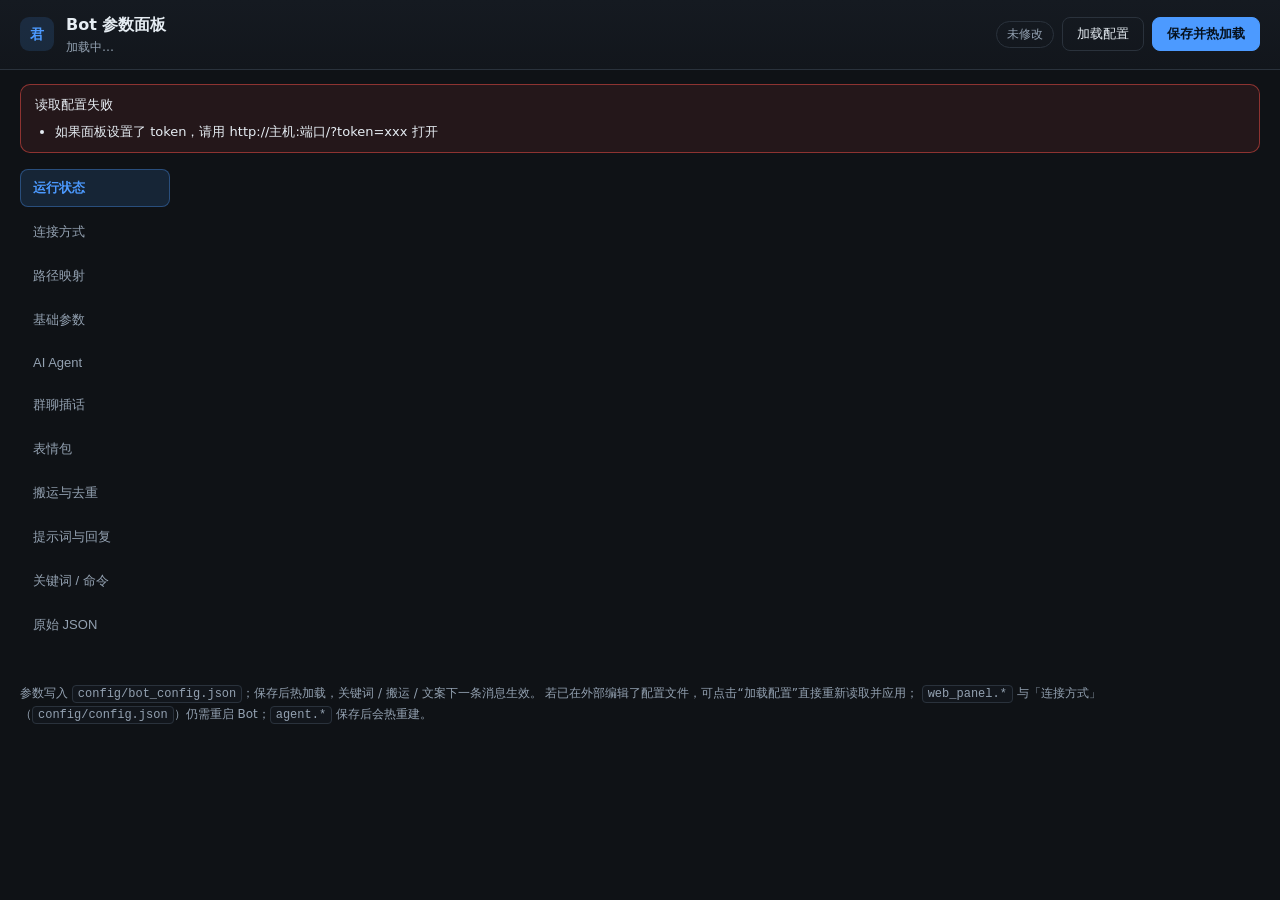
==== frontend/index.html @ 79872f41 "重写版：按职责拆分模块的君景 BOT 来源：Pyrin-Domain/JunJingBOT 的行为等价重写，算法/配置键名/去重库结构/面板 API 保持不变。 JM 下载能力来自 vendored " ====
<!doctype html>
<html lang="zh-CN">
<head>
  <meta charset="utf-8" />
  <meta name="viewport" content="width=device-width, initial-scale=1" />
  <title>君景 Bot 参数面板</title>
  <!-- 相对路径：由后端托管（/）和 python -m http.server（frontend/）都能直接打开 -->
  <link rel="stylesheet" href="assets/style.css" />
</head>
<body>
  <header class="topbar">
    <div class="brand">
      <span class="logo">君</span>
      <div class="brand-text">
        <h1>Bot 参数面板</h1>
        <div class="sub" id="configPath">加载中…</div>
      </div>
    </div>
    <div class="topbar-actions">
      <span class="state" id="stateBadge">未修改</span>
      <button class="btn ghost" id="btnReload" type="button">加载配置</button>
      <button class="btn primary" id="btnSave" type="button">保存并热加载</button>
    </div>
  </header>

  <div id="banner" class="banner hidden"></div>

  <div class="layout">
    <nav class="tabs" id="tabs"></nav>
    <main id="panels"></main>
  </div>

  <footer class="foot">
    参数写入 <code>config/bot_config.json</code>；保存后热加载，关键词 / 搬运 / 文案下一条消息生效。
    若已在外部编辑了配置文件，可点击“加载配置”直接重新读取并应用；
    <code>web_panel.*</code> 与「连接方式」（<code>config/config.json</code>）仍需重启 Bot；<code>agent.*</code> 保存后会热重建。
  </footer>

  <noscript>这个面板需要启用 JavaScript。</noscript>
  <script type="module" src="assets/js/app.js"></script>
</body>
</html>
---- frontend/assets/style.css ----
:root {
  --bg: #0f1216;
  --bg-soft: #161b22;
  --card: #1b2129;
  --line: #2a323c;
  --text: #e6edf3;
  --muted: #93a1b1;
  --accent: #4c9aff;
  --accent-soft: rgba(76, 154, 255, 0.14);
  --ok: #3fb950;
  --warn: #d29922;
  --err: #f85149;
  --radius: 10px;
}

* { box-sizing: border-box; }

body {
  margin: 0;
  background: var(--bg);
  color: var(--text);
  font: 14px/1.6 "Microsoft YaHei", "PingFang SC", system-ui, sans-serif;
}

/* ── 顶栏 ── */
.topbar {
  position: sticky;
  top: 0;
  z-index: 10;
  display: flex;
  align-items: center;
  justify-content: space-between;
  gap: 16px;
  flex-wrap: wrap;
  padding: 12px 20px;
  background: linear-gradient(180deg, #151a21, #12161c);
  border-bottom: 1px solid var(--line);
}
.brand { display: flex; align-items: center; gap: 12px; min-width: 0; }
.logo {
  width: 34px; height: 34px; flex: none;
  display: grid; place-items: center;
  border-radius: 9px;
  background: var(--accent-soft);
  color: var(--accent);
  font-weight: 700;
}
.brand-text { min-width: 0; }
.brand h1 { margin: 0; font-size: 16px; font-weight: 600; }
.brand .sub {
  color: var(--muted);
  font-size: 12px;
  white-space: nowrap; overflow: hidden; text-overflow: ellipsis;
  max-width: min(60vw, 640px);
}
.topbar-actions { display: flex; align-items: center; gap: 8px; }

.state {
  white-space: nowrap;
  font-size: 12px; color: var(--muted);
  border: 1px solid var(--line); border-radius: 999px; padding: 3px 10px;
}
.state.dirty { color: var(--warn); border-color: rgba(210, 153, 34, 0.5); }
.state.saved { color: var(--ok); border-color: rgba(63, 185, 80, 0.5); }

/* ── 按钮 ── */
.btn {
  border: 1px solid var(--line);
  background: #1e252e;
  color: var(--text);
  padding: 7px 14px;
  border-radius: 8px;
  cursor: pointer;
  font-size: 13px;
  transition: 0.15s;
}
.btn:hover { border-color: #3a4552; background: #232b35; }
.btn.primary { background: var(--accent); border-color: var(--accent); color: #06121f; font-weight: 600; }
.btn.primary:hover { background: #63a9ff; }
.btn.ghost { background: transparent; }
.btn.mini { padding: 3px 8px; font-size: 12px; }
.btn:disabled { opacity: 0.5; cursor: not-allowed; }

/* ── 提示条 ── */
.banner {
  margin: 14px 20px 0;
  padding: 10px 14px;
  border-radius: var(--radius);
  border: 1px solid var(--line);
  background: var(--bg-soft);
  white-space: pre-wrap;
  font-size: 13px;
}
.banner.ok { border-color: rgba(63, 185, 80, 0.5); background: rgba(63, 185, 80, 0.09); }
.banner.warn { border-color: rgba(210, 153, 34, 0.5); background: rgba(210, 153, 34, 0.09); }
.banner.err { border-color: rgba(248, 81, 73, 0.5); background: rgba(248, 81, 73, 0.09); }
.banner.hidden { display: none; }

/* 隐藏非当前页面（页面都留在 DOM 里，避免切标签丢表单内容） */
.hidden { display: none !important; }
.banner ul { margin: 6px 0 0; padding-left: 20px; }

/* ── 布局 ── */
.layout { display: flex; gap: 18px; padding: 16px 20px 40px; align-items: flex-start; }
.tabs { display: flex; flex-direction: column; gap: 6px; min-width: 150px; position: sticky; top: 74px; }
.tab {
  text-align: left;
  padding: 9px 12px;
  border-radius: 8px;
  border: 1px solid transparent;
  background: transparent;
  color: var(--muted);
  cursor: pointer;
  font-size: 13px;
}
.tab:hover { background: var(--bg-soft); color: var(--text); }
.tab.active { background: var(--accent-soft); color: var(--accent); border-color: rgba(76, 154, 255, 0.35); font-weight: 600; }
main { flex: 1; min-width: 0; display: flex; flex-direction: column; gap: 14px; }

/* ── 卡片 ── */
.card {
  background: var(--card);
  border: 1px solid var(--line);
  border-radius: var(--radius);
  padding: 16px 18px;
}
.card > h2 {
  margin: 0 0 4px;
  font-size: 14px;
  font-weight: 600;
}
.card > p.hint { margin: 0 0 14px; color: var(--muted); font-size: 12px; }

/* ── 表单 ── */
.grid { display: grid; grid-template-columns: repeat(auto-fit, minmax(280px, 1fr)); gap: 14px; }
.field { display: flex; flex-direction: column; gap: 5px; }
.field > label { font-size: 13px; color: #c6d2de; }
.field .hint { font-size: 12px; color: var(--muted); }
.field.full { grid-column: 1 / -1; }
input[type="text"], input[type="number"], input[type="password"], textarea, select {
  width: 100%;
  padding: 7px 10px;
  border-radius: 8px;
  border: 1px solid var(--line);
  background: #12161c;
  color: var(--text);
  font: inherit;
  font-size: 13px;
}
textarea { resize: vertical; min-height: 62px; font-family: Consolas, "Courier New", monospace; }
input:focus, textarea:focus, select:focus { outline: none; border-color: var(--accent); }
input[type="checkbox"] { width: 16px; height: 16px; accent-color: var(--accent); }
.switch { display: flex; align-items: center; gap: 8px; }
.switch input { flex: none; }
code, .mono { font-family: Consolas, "Courier New", monospace; font-size: 12px; }
code { background: #12161c; border: 1px solid var(--line); border-radius: 4px; padding: 1px 5px; }

/* ── 状态表 ── */
.kv { display: grid; grid-template-columns: minmax(140px, 220px) 1fr; gap: 6px 16px; font-size: 13px; }
.kv dt { color: var(--muted); }
.kv dd { margin: 0; word-break: break-all; }
.pill { display: inline-block; padding: 1px 9px; border-radius: 999px; font-size: 12px; border: 1px solid var(--line); }
.pill.on { color: var(--ok); border-color: rgba(63, 185, 80, 0.5); }
.pill.off { color: var(--muted); }
.pill.judge { color: #d2a8ff; border-color: rgba(210, 168, 255, 0.45); }
.pill.fallback { color: #e3b341; border-color: rgba(227, 179, 65, 0.45); }

table { width: 100%; border-collapse: collapse; font-size: 13px; }
th, td { text-align: left; padding: 6px 8px; border-bottom: 1px solid var(--line); }
th { color: var(--muted); font-weight: 500; font-size: 12px; }

/* ── 关键词规则 ── */
.rules { display: flex; flex-direction: column; gap: 10px; }
.rule {
  border: 1px solid var(--line);
  border-radius: var(--radius);
  padding: 10px 12px;
  background: #171d24;
}
.rule.hit { border-color: rgba(63, 185, 80, 0.6); box-shadow: 0 0 0 1px rgba(63, 185, 80, 0.2) inset; }
.rule.bad { border-color: rgba(248, 81, 73, 0.6); }
.rule-head { display: flex; gap: 8px; align-items: center; }
.rule-head .idx { color: var(--muted); font-size: 12px; min-width: 22px; }
.rule-head input.regex { flex: 1; font-family: Consolas, monospace; }
.rule-head select { width: 190px; flex: none; }
.rule-body { display: grid; grid-template-columns: 1fr; gap: 6px; margin-top: 8px; }
.rule-foot { display: flex; justify-content: space-between; align-items: center; margin-top: 6px; gap: 10px; }
.rule-tip { color: var(--muted); font-size: 12px; }
.rule-tip.bad { color: var(--err); }
.rule-tip.hit { color: var(--ok); }
.tester { display: flex; gap: 10px; align-items: center; margin-bottom: 12px; flex-wrap: wrap; }
.tester input { flex: 1; min-width: 200px; }

.foot { color: var(--muted); font-size: 12px; padding: 0 20px 30px; }
.row { display: flex; gap: 8px; align-items: center; flex-wrap: wrap; }

/* ── 多值参数（群号 / QQ 号）的表格编辑器 ── */
.list-editor { display: flex; flex-direction: column; gap: 6px; border: 1px solid var(--line); border-radius: 8px; padding: 8px; background: #14191f; }
.list-rows { display: flex; flex-direction: column; gap: 5px; }
.list-row { display: flex; gap: 8px; align-items: center; padding: 2px 0; }
.list-row .list-idx { flex: none; width: 22px; color: var(--muted); font-size: 12px; text-align: right; font-variant-numeric: tabular-nums; }
.list-row .list-input { flex: none; width: 180px; font-family: Consolas, "Courier New", monospace; }
.list-row .list-name { flex: 1 1 auto; min-width: 0; color: var(--muted); font-size: 12px; overflow: hidden; text-overflow: ellipsis; white-space: nowrap; }
.list-row .list-del { flex: none; margin-left: auto; }
.list-row.bad .list-input { border-color: rgba(210, 153, 34, 0.6); }
.list-row.bad .list-name { color: var(--warn); }
.list-actions { display: flex; gap: 8px; align-items: center; flex-wrap: wrap; }
.list-actions select.list-picker { max-width: 320px; }
.list-status { color: var(--muted); font-size: 12px; }
.list-status.warn { color: var(--warn); }
.list-batch { display: flex; flex-direction: column; gap: 6px; }
.list-batch textarea { font-family: Consolas, "Courier New", monospace; }

/* ── 路径映射：一条规则 = from → to + 备注 ── */
.path-rule { display: flex; gap: 8px; align-items: center; flex-wrap: wrap; padding: 3px 0; }
.path-rule .list-input { flex: 1 1 220px; width: auto; font-family: Consolas, "Courier New", monospace; }
.path-rule .path-note { flex: 1 1 140px; font-family: inherit; }
.path-rule .path-arrow { flex: none; color: var(--muted); }
.path-rule .list-del { flex: none; margin-left: auto; }

/* ── 对象列表：每个对象带自己的子参数（机器人 QQ + 生效范围 + 群号列表） ── */
.obj-rows { display: flex; flex-direction: column; gap: 8px; }
.obj-card {
  display: flex; flex-direction: column; gap: 8px;
  border: 1px solid var(--line); border-radius: 8px;
  padding: 8px 10px; background: #171d24;
}
.obj-card.bad { border-color: rgba(210, 153, 34, 0.6); }
.obj-head { display: flex; gap: 8px; align-items: center; flex-wrap: wrap; }
.obj-head .obj-label { color: var(--muted); font-size: 12px; }
.obj-head .obj-id { width: 170px; font-family: Consolas, "Courier New", monospace; }
.obj-body select.obj-type { max-width: 260px; }
.obj-head .list-del { margin-left: auto; }
.obj-body { display: flex; flex-direction: column; gap: 8px; }
.obj-body .obj-sub { display: flex; flex-direction: column; gap: 4px; }
.obj-sub-label { color: var(--muted); font-size: 12px; }
/* 对象卡片里的自由文本（昵称 / 追加消息内容） */
.obj-body .obj-text { width: 100%; }
.obj-body input.obj-text { font-family: inherit; }
.obj-body .list-editor { background: #12161c; }

/* ── AI 模型接入 ── */
.section-head { display: flex; align-items: flex-start; justify-content: space-between; gap: 18px; margin-bottom: 14px; }
.section-head.compact { align-items: center; margin-bottom: 10px; }
.section-head h2 { margin-bottom: 2px; }
.section-head .hint { margin: 0; color: var(--muted); font-size: 12px; }
.section-head .field { min-width: 150px; }

/* 当前生效的一条，一排摘要 */
.agent-live {
  display: flex; align-items: center; gap: 10px; flex-wrap: wrap;
  padding: 9px 12px; border: 1px solid var(--line); border-radius: 8px;
  background: #14191f; font-size: 12px;
}
.agent-live-label { color: var(--muted); }
.agent-live-model { color: var(--accent); font-weight: 600; }
.agent-live-url { color: var(--muted); word-break: break-all; }

/* 配置目录：卡片网格，点卡片进入详情 */
.model-grid { display: grid; grid-template-columns: repeat(auto-fill, minmax(220px, 1fr)); gap: 10px; }
.model-tile {
  display: flex; flex-direction: column; gap: 4px; min-width: 0;
  padding: 11px 12px; border: 1px solid var(--line); border-radius: 10px;
  background: #171d24; color: var(--text); font: inherit; text-align: left;
  cursor: pointer; transition: 0.15s;
}
.model-tile:hover { border-color: #465466; transform: translateY(-1px); }
.model-tile:focus-visible { outline: 2px solid var(--accent); outline-offset: 1px; }
.model-tile.active {
  border-color: rgba(76, 154, 255, 0.75); background: var(--accent-soft);
  box-shadow: 0 0 0 1px rgba(76, 154, 255, 0.18) inset;
}
.model-tile-top { display: flex; align-items: center; gap: 6px; min-width: 0; }
.model-tile-idx {
  display: grid; place-items: center; flex: none; width: 20px; height: 20px;
  border-radius: 6px; background: #222a34; color: var(--muted);
  font-size: 11px; font-variant-numeric: tabular-nums;
}
.model-tile.active .model-tile-idx { background: rgba(76, 154, 255, 0.2); color: var(--accent); }
.model-tile-name { flex: 1 1 auto; min-width: 0; font-size: 13px; font-weight: 600; overflow: hidden; text-overflow: ellipsis; white-space: nowrap; }
.model-tile-name.unnamed { color: var(--muted); font-weight: 500; }
.model-tile-model {
  color: var(--text); font-size: 12px; font-family: Consolas, "Courier New", monospace;
  overflow: hidden; text-overflow: ellipsis; white-space: nowrap;
}
.model-tile-url { color: var(--muted); font-size: 11px; overflow: hidden; text-overflow: ellipsis; white-space: nowrap; }
.model-tile-foot { display: flex; align-items: center; justify-content: space-between; gap: 8px; margin-top: 2px; color: var(--muted); font-size: 11px; }
.model-tile-meta { min-width: 0; overflow: hidden; text-overflow: ellipsis; white-space: nowrap; }
.model-tile-enter { flex: none; color: var(--accent); opacity: 0; transition: 0.15s; }
.model-tile:hover .model-tile-enter, .model-tile.active .model-tile-enter { opacity: 1; }

/* 分级模型：判断器 + 429 降级链 */
.routing-block { display: flex; flex-direction: column; gap: 8px; padding: 10px 0; border-top: 1px solid var(--line); }
.routing-block:first-of-type { border-top: none; padding-top: 0; }
.routing-label { display: flex; flex-direction: column; gap: 2px; }
.routing-block select { width: 100%; max-width: 520px; }
.routing-chain {
  padding: 7px 10px; border: 1px solid var(--line); border-radius: 8px;
  background: #171d24; color: var(--text); font-size: 12px;
  overflow-wrap: anywhere;
}
.routing-row { display: flex; align-items: center; gap: 6px; flex-wrap: wrap; }
.routing-row select { flex: 1 1 260px; max-width: 520px; }
.routing-order {
  display: grid; place-items: center; flex: none; width: 20px; height: 20px;
  border-radius: 6px; background: #222a34; color: var(--muted);
  font-size: 11px; font-variant-numeric: tabular-nums;
}
.model-tile.add {
  align-items: center; justify-content: center; gap: 2px;
  border-style: dashed; background: transparent; color: var(--muted); text-align: center;
}
.model-tile.add:hover { color: var(--accent); border-color: rgba(76, 154, 255, 0.5); }
.model-tile-plus { font-size: 20px; line-height: 1; }
.model-tile-add-text { font-size: 13px; }
.model-tile-add-hint { font-size: 11px; }

/* 配置详情 */
.model-detail { display: flex; flex-direction: column; gap: 12px; }
.model-detail-head { display: flex; align-items: center; gap: 10px; flex-wrap: wrap; padding-bottom: 10px; border-bottom: 1px solid var(--line); }
.model-back { flex: none; }
.model-detail-title { display: flex; flex-direction: column; min-width: 0; }
.model-detail-name { font-size: 14px; font-weight: 600; overflow: hidden; text-overflow: ellipsis; white-space: nowrap; }
.model-detail-title .hint { margin: 0; color: var(--muted); font-size: 11px; }
.model-detail-head-actions { display: flex; gap: 8px; margin-left: auto; }
.model-detail-foot { display: flex; flex-direction: column; gap: 8px; }
.model-detail-actions { display: flex; gap: 8px; flex-wrap: wrap; }
.model-detail-foot .hint { margin: 0; font-size: 12px; }
.btn.danger { color: var(--err); border-color: rgba(248, 81, 73, 0.35); }
.btn.danger:hover { border-color: rgba(248, 81, 73, 0.7); background: rgba(248, 81, 73, 0.1); }

.model-body { display: grid; grid-template-columns: repeat(2, minmax(0, 1fr)); gap: 8px 14px; }
.model-field { display: flex; flex-direction: column; gap: 3px; min-width: 0; }
.model-field.wide { grid-column: 1 / -1; }
.model-field-label { color: var(--muted); font-size: 12px; }
.model-field-hint { color: var(--muted); font-size: 11px; }
.model-empty {
  display: flex; flex-direction: column; gap: 6px;
  border: 1px dashed var(--line); border-radius: 10px; padding: 12px;
}
.model-empty .hint { margin: 0; }
.model-empty .model-tile.add {
  flex-direction: row; align-self: flex-start; padding: 6px 12px;
  border-style: solid; border-radius: 8px;
}
.model-empty .model-tile-add-hint { display: none; }

.secret-row { display: flex; gap: 8px; }
.secret-row input { min-width: 0; flex: 1; }
.secret-toggle { flex: none; padding: 0 11px; border: 1px solid var(--line); border-radius: 8px; background: #1e252e; color: var(--muted); cursor: pointer; }
.secret-toggle:hover { color: var(--text); border-color: #465466; }
.range-head { display: flex; align-items: center; justify-content: space-between; gap: 12px; }
.range-head input { width: 92px; flex: none; text-align: center; }
.temp-range { margin-top: 8px; }
.range-labels { display: flex; justify-content: space-between; color: var(--muted); font-size: 11px; }
.summary-grid { display: grid; grid-template-columns: repeat(auto-fit, minmax(180px, 1fr)); gap: 8px; }
.summary-item { display: flex; flex-direction: column; gap: 3px; padding: 9px 10px; border: 1px solid var(--line); border-radius: 8px; background: #171d24; min-width: 0; }
.summary-label { color: var(--muted); font-size: 11px; }
.summary-value { overflow: hidden; color: var(--text); font-size: 12px; text-overflow: ellipsis; white-space: nowrap; }
.summary-value.on { color: var(--ok); }

@media (max-width: 820px) {
  .section-head { flex-direction: column; }
  .model-body { grid-template-columns: 1fr; }
  .model-grid { grid-template-columns: 1fr; }
  .section-head .field { width: 100%; }
  .layout { flex-direction: column; }
  .tabs { flex-direction: row; position: static; overflow-x: auto; width: 100%; }
  .rule-head { flex-wrap: wrap; }
  .rule-head select { width: 100%; }
}
input[type="range"] {
  width: 100%; padding: 0; border: 0; background: transparent; accent-color: var(--accent);
}
input[type="checkbox"] { width: 16px; height: 16px; accent-color: var(--accent); }
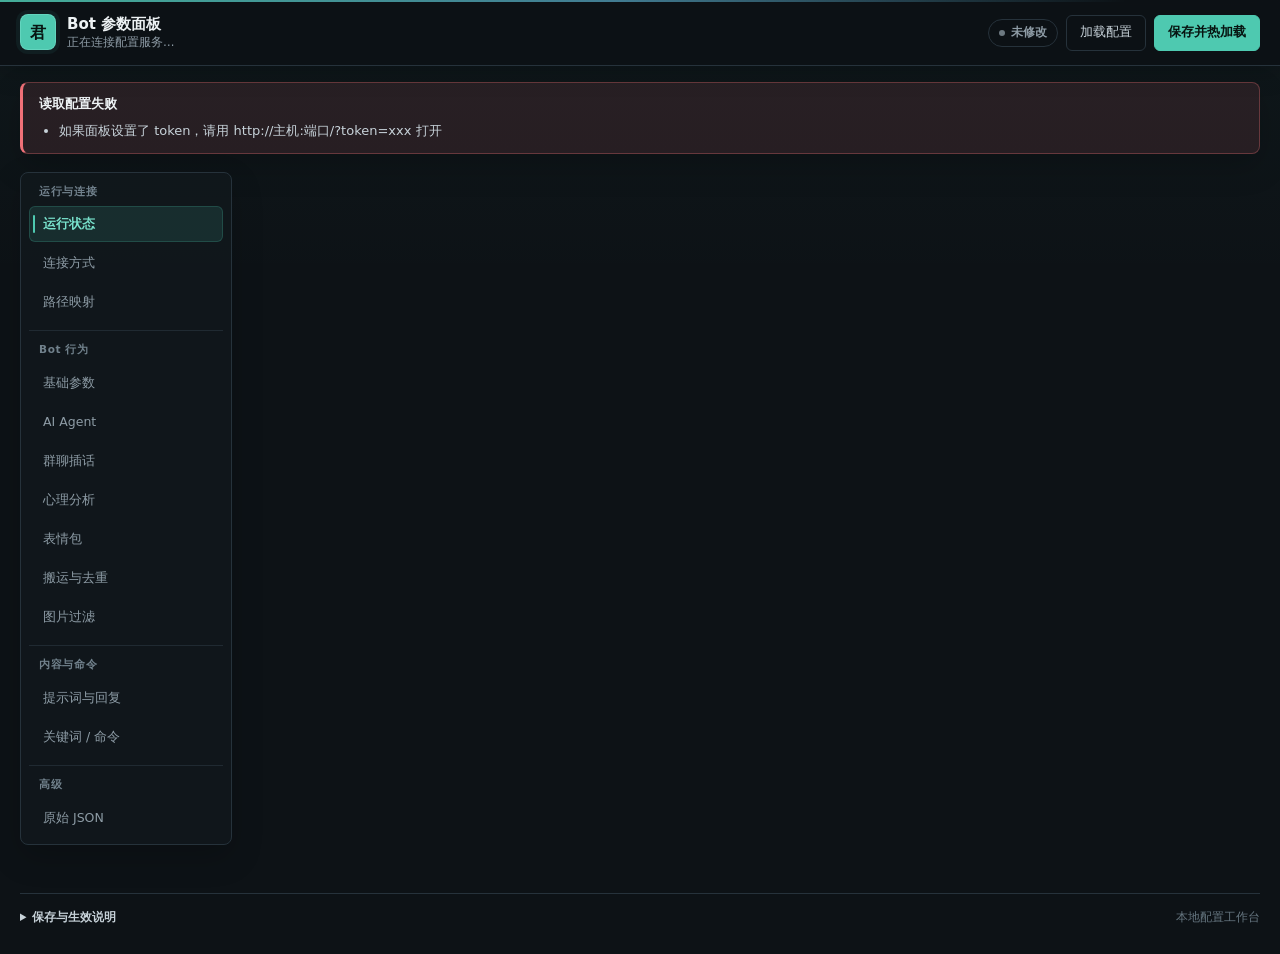
==== commit 784aed54: "功能扩展：转发去重分级、图片过滤门、多轮留存与心理状态 - 合并转发：bot/services/forward.py 拆成 forward/ 包，新增按图片本体   去重（blake2b 字节指纹 +" ====
--- a/frontend/index.html
+++ b/frontend/index.html
@@ -3,37 +3,53 @@
 <head>
   <meta charset="utf-8" />
   <meta name="viewport" content="width=device-width, initial-scale=1" />
+  <meta name="referrer" content="no-referrer" />
+  <meta name="theme-color" content="#0d1317" />
   <title>君景 Bot 参数面板</title>
   <!-- 相对路径：由后端托管（/）和 python -m http.server（frontend/）都能直接打开 -->
   <link rel="stylesheet" href="assets/style.css" />
 </head>
 <body>
+  <a class="skip-link" href="#panels">跳到配置内容</a>
   <header class="topbar">
-    <div class="brand">
-      <span class="logo">君</span>
-      <div class="brand-text">
-        <h1>Bot 参数面板</h1>
-        <div class="sub" id="configPath">加载中…</div>
+    <div class="topbar-inner">
+      <div class="brand">
+        <span class="logo" aria-hidden="true">君</span>
+        <div class="brand-text">
+          <h1>Bot 参数面板</h1>
+          <div class="sub" id="configPath">正在连接配置服务…</div>
+        </div>
       </div>
-    </div>
-    <div class="topbar-actions">
-      <span class="state" id="stateBadge">未修改</span>
-      <button class="btn ghost" id="btnReload" type="button">加载配置</button>
-      <button class="btn primary" id="btnSave" type="button">保存并热加载</button>
+      <div class="topbar-actions">
+        <span class="state" id="stateBadge" role="status" aria-live="polite">未修改</span>
+        <button class="btn ghost" id="btnReload" type="button">加载配置</button>
+        <button class="btn primary" id="btnSave" type="button">保存并热加载</button>
+      </div>
     </div>
   </header>
 
-  <div id="banner" class="banner hidden"></div>
+  <div id="banner" class="banner hidden" role="status" aria-live="polite"></div>
 
   <div class="layout">
-    <nav class="tabs" id="tabs"></nav>
-    <main id="panels"></main>
+    <aside class="sidebar" aria-label="参数面板导航">
+      <nav class="tabs" id="tabs" aria-label="配置分类"></nav>
+    </aside>
+    <main id="panels" tabindex="-1"></main>
   </div>
 
   <footer class="foot">
-    参数写入 <code>config/bot_config.json</code>；保存后热加载，关键词 / 搬运 / 文案下一条消息生效。
-    若已在外部编辑了配置文件，可点击“加载配置”直接重新读取并应用；
-    <code>web_panel.*</code> 与「连接方式」（<code>config/config.json</code>）仍需重启 Bot；<code>agent.*</code> 保存后会热重建。
+    <div class="foot-inner">
+      <details>
+        <summary>保存与生效说明</summary>
+        <div class="foot-copy">
+          参数写入 <code>config/bot_config.json</code>。保存后，关键词、搬运和文案会在下一条消息生效；
+          外部修改过配置文件时，可使用顶部“加载配置”重新读取。
+          <code>web_panel.*</code> 与“连接方式”（<code>config/config.json</code>）仍需重启 Bot；
+          <code>agent.*</code> 保存后会热重建。
+        </div>
+      </details>
+      <span class="foot-mark">本地配置工作台</span>
+    </div>
   </footer>
 
   <noscript>这个面板需要启用 JavaScript。</noscript>
--- a/frontend/assets/style.css
+++ b/frontend/assets/style.css
@@ -1,375 +1,2069 @@
 :root {
-  --bg: #0f1216;
-  --bg-soft: #161b22;
-  --card: #1b2129;
-  --line: #2a323c;
-  --text: #e6edf3;
-  --muted: #93a1b1;
-  --accent: #4c9aff;
-  --accent-soft: rgba(76, 154, 255, 0.14);
-  --ok: #3fb950;
-  --warn: #d29922;
-  --err: #f85149;
-  --radius: 10px;
-}
-
-* { box-sizing: border-box; }
+  color-scheme: dark;
+  --bg: #0d1216;
+  --bg-soft: #141b21;
+  --surface: #11181d;
+  --surface-raised: #171f26;
+  --surface-control: #0d1419;
+  --line: #26323b;
+  --line-strong: #394853;
+  --text: #edf2f4;
+  --text-soft: #c7d2d9;
+  --muted: #8e9ca6;
+  --accent: #4ec9b0;
+  --accent-bright: #79e2cd;
+  --accent-soft: rgba(78, 201, 176, 0.13);
+  --accent-line: rgba(78, 201, 176, 0.42);
+  --ok: #57c785;
+  --ok-soft: rgba(87, 199, 133, 0.11);
+  --warn: #e2b457;
+  --warn-soft: rgba(226, 180, 87, 0.11);
+  --err: #f07178;
+  --err-soft: rgba(240, 113, 120, 0.11);
+  --judge: #b0a4f6;
+  --fallback: #e7a95e;
+  --radius: 8px;
+  --radius-sm: 6px;
+  --shadow: 0 12px 32px rgba(0, 0, 0, 0.18);
+  --topbar-h: 65px;
+}
+
+* {
+  box-sizing: border-box;
+}
+
+html {
+  min-width: 320px;
+  scroll-behavior: smooth;
+}
 
 body {
+  min-width: 320px;
+  min-height: 100vh;
   margin: 0;
-  background: var(--bg);
+  background:
+    linear-gradient(180deg, rgba(78, 201, 176, 0.035), transparent 280px),
+    var(--bg);
   color: var(--text);
   font: 14px/1.6 "Microsoft YaHei", "PingFang SC", system-ui, sans-serif;
-}
-
-/* ── 顶栏 ── */
+  text-rendering: optimizeLegibility;
+}
+
+button,
+input,
+textarea,
+select {
+  font: inherit;
+}
+
+button {
+  -webkit-tap-highlight-color: transparent;
+}
+
+::selection {
+  background: rgba(78, 201, 176, 0.28);
+  color: var(--text);
+}
+
+.hidden {
+  display: none !important;
+}
+
+.skip-link {
+  position: fixed;
+  top: 10px;
+  left: 10px;
+  z-index: 100;
+  padding: 8px 12px;
+  border-radius: var(--radius-sm);
+  background: var(--accent);
+  color: #071411;
+  font-weight: 700;
+  text-decoration: none;
+  transform: translateY(-160%);
+  transition: transform 0.15s ease;
+}
+
+.skip-link:focus {
+  transform: translateY(0);
+}
+
+/* Top bar */
 .topbar {
   position: sticky;
   top: 0;
-  z-index: 10;
-  display: flex;
-  align-items: center;
+  z-index: 20;
+  min-height: var(--topbar-h);
+  background: rgba(13, 18, 22, 0.94);
+  border-bottom: 1px solid var(--line);
+  box-shadow: 0 8px 24px rgba(0, 0, 0, 0.16);
+  backdrop-filter: blur(14px);
+}
+
+.topbar::before {
+  position: absolute;
+  top: 0;
+  right: 0;
+  left: 0;
+  height: 2px;
+  background: linear-gradient(90deg, var(--accent), #4b8fa8 48%, transparent 88%);
+  content: "";
+  opacity: 0.85;
+}
+
+.topbar-inner {
+  display: flex;
+  align-items: center;
+  justify-content: space-between;
+  gap: 20px;
+  width: min(1480px, calc(100% - 40px));
+  min-height: var(--topbar-h);
+  margin: 0 auto;
+  padding: 10px 0;
+}
+
+.brand {
+  display: flex;
+  align-items: center;
+  gap: 11px;
+  min-width: 0;
+}
+
+.logo {
+  display: grid;
+  place-items: center;
+  flex: none;
+  width: 36px;
+  height: 36px;
+  border: 1px solid rgba(121, 226, 205, 0.5);
+  border-radius: var(--radius);
+  background: var(--accent);
+  color: #071411;
+  font-size: 16px;
+  font-weight: 800;
+  box-shadow: 0 0 0 4px rgba(78, 201, 176, 0.07);
+}
+
+.brand-text {
+  min-width: 0;
+}
+
+.brand h1 {
+  margin: 0;
+  font-size: 15px;
+  font-weight: 700;
+  line-height: 1.35;
+}
+
+.brand .sub {
+  max-width: min(66vw, 800px);
+  overflow: hidden;
+  color: var(--muted);
+  font-size: 11.5px;
+  line-height: 1.45;
+  text-overflow: ellipsis;
+  white-space: nowrap;
+}
+
+.topbar-actions {
+  display: flex;
+  align-items: center;
+  gap: 8px;
+  flex: none;
+}
+
+.state {
+  display: inline-flex;
+  align-items: center;
+  gap: 6px;
+  min-height: 28px;
+  padding: 3px 10px;
+  border: 1px solid var(--line);
+  border-radius: 999px;
+  color: var(--muted);
+  font-size: 11.5px;
+  font-weight: 600;
+  white-space: nowrap;
+}
+
+.state::before {
+  width: 6px;
+  height: 6px;
+  border-radius: 50%;
+  background: currentColor;
+  content: "";
+  opacity: 0.75;
+}
+
+.state.dirty {
+  border-color: rgba(226, 180, 87, 0.45);
+  background: var(--warn-soft);
+  color: var(--warn);
+}
+
+.state.saved {
+  border-color: rgba(87, 199, 133, 0.45);
+  background: var(--ok-soft);
+  color: var(--ok);
+}
+
+/* Buttons and focus */
+.btn {
+  display: inline-flex;
+  align-items: center;
+  justify-content: center;
+  min-height: 36px;
+  padding: 7px 13px;
+  border: 1px solid var(--line-strong);
+  border-radius: var(--radius-sm);
+  background: var(--surface-raised);
+  color: var(--text);
+  font-size: 13px;
+  font-weight: 500;
+  line-height: 1.25;
+  white-space: nowrap;
+  cursor: pointer;
+  transition:
+    background-color 0.15s ease,
+    border-color 0.15s ease,
+    color 0.15s ease,
+    transform 0.1s ease;
+}
+
+.btn:hover {
+  border-color: #526471;
+  background: #1c262e;
+}
+
+.btn:active:not(:disabled) {
+  transform: translateY(1px);
+}
+
+.btn.primary {
+  border-color: var(--accent);
+  background: var(--accent);
+  color: #071411;
+  font-weight: 700;
+}
+
+.btn.primary:hover {
+  border-color: var(--accent-bright);
+  background: var(--accent-bright);
+}
+
+.btn.ghost {
+  border-color: var(--line);
+  background: transparent;
+  color: var(--text-soft);
+}
+
+.btn.ghost:hover {
+  background: var(--bg-soft);
+}
+
+.btn.mini {
+  min-height: 30px;
+  padding: 4px 9px;
+  font-size: 12px;
+}
+
+.btn.danger {
+  border-color: rgba(240, 113, 120, 0.36);
+  color: var(--err);
+}
+
+.btn.danger:hover {
+  border-color: rgba(240, 113, 120, 0.72);
+  background: var(--err-soft);
+}
+
+.btn:disabled {
+  cursor: not-allowed;
+  opacity: 0.46;
+}
+
+.btn[aria-busy="true"] {
+  cursor: progress;
+}
+
+.btn:focus-visible,
+.tab:focus-visible,
+.subtab:focus-visible,
+.secret-toggle:focus-visible,
+.model-tile:focus-visible,
+.skip-link:focus-visible {
+  outline: 2px solid var(--accent);
+  outline-offset: 2px;
+}
+
+/* Banner */
+.banner {
+  width: min(1480px, calc(100% - 40px));
+  margin: 16px auto 0;
+  padding: 11px 14px 11px 16px;
+  overflow-wrap: anywhere;
+  border: 1px solid var(--line);
+  border-left: 3px solid var(--muted);
+  border-radius: var(--radius);
+  background: var(--surface-raised);
+  box-shadow: var(--shadow);
+  font-size: 13px;
+}
+
+.banner-title {
+  font-weight: 700;
+}
+
+.banner.ok {
+  border-color: rgba(87, 199, 133, 0.3);
+  border-left-color: var(--ok);
+  background: var(--ok-soft);
+}
+
+.banner.warn {
+  border-color: rgba(226, 180, 87, 0.3);
+  border-left-color: var(--warn);
+  background: var(--warn-soft);
+}
+
+.banner.err {
+  border-color: rgba(240, 113, 120, 0.32);
+  border-left-color: var(--err);
+  background: var(--err-soft);
+}
+
+.banner ul {
+  margin: 6px 0 0;
+  padding-left: 20px;
+  color: var(--text-soft);
+}
+
+/* Layout and navigation */
+.layout {
+  display: grid;
+  grid-template-columns: 212px minmax(0, 1fr);
+  align-items: start;
+  gap: 24px;
+  width: min(1480px, calc(100% - 40px));
+  margin: 0 auto;
+  padding: 18px 0 48px;
+}
+
+.sidebar {
+  position: sticky;
+  top: calc(var(--topbar-h) + 16px);
+  max-height: calc(100vh - var(--topbar-h) - 32px);
+  padding: 8px;
+  overflow-y: auto;
+  border: 1px solid var(--line);
+  border-radius: var(--radius);
+  background: rgba(17, 24, 29, 0.84);
+  box-shadow: var(--shadow);
+}
+
+.tabs {
+  display: flex;
+  flex-direction: column;
+  gap: 10px;
+}
+
+.tab-group {
+  display: flex;
+  flex-direction: column;
+  gap: 3px;
+}
+
+.tab-group + .tab-group {
+  padding-top: 8px;
+  border-top: 1px solid rgba(38, 50, 59, 0.75);
+}
+
+.tab-group-label {
+  padding: 2px 10px 4px;
+  color: #71818c;
+  font-size: 10.5px;
+  font-weight: 700;
+  letter-spacing: 0.06em;
+}
+
+.tab {
+  position: relative;
+  width: 100%;
+  min-height: 36px;
+  padding: 7px 10px 7px 13px;
+  overflow: hidden;
+  border: 1px solid transparent;
+  border-radius: var(--radius-sm);
+  background: transparent;
+  color: var(--muted);
+  font-size: 12.5px;
+  text-align: left;
+  text-overflow: ellipsis;
+  white-space: nowrap;
+  cursor: pointer;
+  transition:
+    background-color 0.15s ease,
+    border-color 0.15s ease,
+    color 0.15s ease;
+}
+
+.tab::before {
+  position: absolute;
+  top: 8px;
+  bottom: 8px;
+  left: 3px;
+  width: 2px;
+  border-radius: 2px;
+  background: transparent;
+  content: "";
+}
+
+.tab:hover {
+  background: var(--bg-soft);
+  color: var(--text);
+}
+
+.tab.active {
+  border-color: rgba(78, 201, 176, 0.2);
+  background: var(--accent-soft);
+  color: var(--accent-bright);
+  font-weight: 700;
+}
+
+.tab.active::before {
+  background: var(--accent);
+}
+
+main {
+  min-width: 0;
+}
+
+.page {
+  display: flex;
+  flex-direction: column;
+  gap: 16px;
+  min-width: 0;
+  animation: page-enter 0.18s ease-out;
+}
+
+@keyframes page-enter {
+  from {
+    opacity: 0;
+    transform: translateY(3px);
+  }
+  to {
+    opacity: 1;
+    transform: translateY(0);
+  }
+}
+
+/* Cards */
+.card {
+  min-width: 0;
+  padding: 18px 20px;
+  border: 1px solid var(--line);
+  border-radius: var(--radius);
+  background: var(--surface);
+  box-shadow: 0 1px 0 rgba(255, 255, 255, 0.018) inset;
+}
+
+.card > h2,
+.section-head h2 {
+  display: flex;
+  align-items: center;
+  gap: 8px;
+  margin: 0 0 5px;
+  color: var(--text);
+  font-size: 14px;
+  font-weight: 700;
+  line-height: 1.4;
+}
+
+.card > h2::before,
+.section-head h2::before {
+  flex: none;
+  width: 3px;
+  height: 14px;
+  border-radius: 2px;
+  background: var(--accent);
+  content: "";
+}
+
+.card > p.hint {
+  margin: 0 0 15px;
+  color: var(--muted);
+  font-size: 12px;
+}
+
+.hint {
+  color: var(--muted);
+  font-size: 12px;
+  line-height: 1.65;
+}
+
+.section-head {
+  display: flex;
+  align-items: flex-start;
+  justify-content: space-between;
+  gap: 18px;
+  margin-bottom: 14px;
+}
+
+.section-head.compact {
+  align-items: center;
+  margin-bottom: 11px;
+}
+
+.section-head .hint {
+  margin: 0;
+}
+
+.section-head .field {
+  min-width: 150px;
+}
+
+/* Inner tabs */
+.subtabs-shell {
+  min-width: 0;
+}
+
+.subtabs {
+  display: flex;
+  gap: 3px;
+  margin: 0 0 16px;
+  padding: 4px;
+  overflow-x: auto;
+  border: 1px solid var(--line);
+  border-radius: var(--radius);
+  background: var(--surface);
+  scrollbar-width: thin;
+}
+
+.subtab {
+  flex: none;
+  min-height: 31px;
+  padding: 5px 12px;
+  border: 1px solid transparent;
+  border-radius: var(--radius-sm);
+  background: transparent;
+  color: var(--muted);
+  font-size: 12px;
+  cursor: pointer;
+  transition:
+    background-color 0.15s ease,
+    color 0.15s ease;
+}
+
+.subtab:hover {
+  background: var(--bg-soft);
+  color: var(--text);
+}
+
+.subtab.active {
+  border-color: var(--line);
+  background: var(--surface-raised);
+  color: var(--accent-bright);
+  font-weight: 700;
+}
+
+.subpage {
+  display: flex;
+  flex-direction: column;
+  gap: 14px;
+}
+
+/* Forms */
+.grid {
+  display: grid;
+  grid-template-columns: repeat(auto-fit, minmax(260px, 1fr));
+  gap: 15px;
+}
+
+.field {
+  display: flex;
+  flex-direction: column;
+  gap: 6px;
+  min-width: 0;
+}
+
+.field > label {
+  color: var(--text-soft);
+  font-size: 12.5px;
+  font-weight: 600;
+}
+
+.field .hint {
+  font-size: 11.5px;
+}
+
+.field.full {
+  grid-column: 1 / -1;
+}
+
+input[type="text"],
+input[type="number"],
+input[type="password"],
+textarea,
+select {
+  width: 100%;
+  min-height: 38px;
+  padding: 7px 10px;
+  border: 1px solid var(--line-strong);
+  border-radius: var(--radius-sm);
+  background: var(--surface-control);
+  color: var(--text);
+  font-size: 13px;
+  line-height: 1.45;
+  transition:
+    border-color 0.15s ease,
+    box-shadow 0.15s ease,
+    background-color 0.15s ease;
+}
+
+input::placeholder,
+textarea::placeholder {
+  color: #63727d;
+  opacity: 1;
+}
+
+textarea {
+  min-height: 86px;
+  resize: vertical;
+  font-family: Consolas, "Courier New", monospace;
+}
+
+select {
+  cursor: pointer;
+}
+
+input:hover,
+textarea:hover,
+select:hover {
+  border-color: #4a5a65;
+}
+
+input:focus,
+textarea:focus,
+select:focus {
+  border-color: var(--accent);
+  outline: none;
+  background: #0f171c;
+  box-shadow: 0 0 0 3px rgba(78, 201, 176, 0.12);
+}
+
+input:disabled,
+textarea:disabled,
+select:disabled {
+  cursor: not-allowed;
+  opacity: 0.55;
+}
+
+input[type="checkbox"] {
+  flex: none;
+  width: 17px;
+  height: 17px;
+  margin: 0;
+  accent-color: var(--accent);
+  cursor: pointer;
+}
+
+input[type="range"] {
+  width: 100%;
+  min-height: 24px;
+  padding: 0;
+  border: 0;
+  background: transparent;
+  accent-color: var(--accent);
+  cursor: pointer;
+}
+
+.switch {
+  display: inline-flex;
+  align-items: center;
+  gap: 8px;
+  align-self: flex-start;
+  min-height: 38px;
+  padding: 6px 10px;
+  border: 1px solid var(--line);
+  border-radius: var(--radius-sm);
+  background: var(--surface-control);
+  color: var(--text-soft);
+  font-size: 12.5px;
+}
+
+.switch:hover {
+  border-color: var(--line-strong);
+}
+
+code,
+.mono {
+  font-family: Consolas, "Courier New", monospace;
+  font-size: 12px;
+}
+
+code {
+  padding: 1px 5px;
+  border: 1px solid var(--line);
+  border-radius: 4px;
+  background: var(--surface-control);
+  color: var(--text-soft);
+  overflow-wrap: anywhere;
+}
+
+/* Status */
+.kv {
+  display: grid;
+  grid-template-columns: minmax(140px, 220px) minmax(0, 1fr);
+  gap: 8px 16px;
+  font-size: 13px;
+}
+
+.kv dt {
+  color: var(--muted);
+}
+
+.kv dd {
+  min-width: 0;
+  margin: 0;
+  overflow-wrap: anywhere;
+}
+
+.pill {
+  display: inline-flex;
+  align-items: center;
+  min-height: 22px;
+  padding: 1px 8px;
+  border: 1px solid var(--line);
+  border-radius: 999px;
+  color: var(--muted);
+  font-size: 11px;
+  line-height: 1.4;
+  white-space: nowrap;
+}
+
+.pill.on {
+  border-color: rgba(87, 199, 133, 0.44);
+  background: var(--ok-soft);
+  color: var(--ok);
+}
+
+.pill.off {
+  color: var(--muted);
+}
+
+.pill.judge {
+  border-color: rgba(176, 164, 246, 0.42);
+  background: rgba(176, 164, 246, 0.09);
+  color: var(--judge);
+}
+
+.pill.fallback {
+  border-color: rgba(231, 169, 94, 0.42);
+  background: rgba(231, 169, 94, 0.09);
+  color: var(--fallback);
+}
+
+#statusExtra {
+  width: 100%;
+  max-width: 100%;
+  overflow-x: auto;
+  contain: inline-size;
+}
+
+table {
+  width: 100%;
+  border-collapse: collapse;
+  font-size: 12.5px;
+}
+
+#statusExtra table {
+  min-width: 560px;
+}
+
+th,
+td {
+  padding: 7px 8px;
+  border-bottom: 1px solid var(--line);
+  text-align: left;
+}
+
+th {
+  color: var(--muted);
+  font-size: 11.5px;
+  font-weight: 600;
+}
+
+tbody tr:hover {
+  background: rgba(255, 255, 255, 0.015);
+}
+
+/* Generic rows and footer */
+.row,
+.list-actions {
+  display: flex;
+  align-items: center;
+  gap: 8px;
+  flex-wrap: wrap;
+}
+
+.foot {
+  width: min(1480px, calc(100% - 40px));
+  margin: 0 auto;
+  padding: 0 0 28px;
+  color: var(--muted);
+  font-size: 11.5px;
+}
+
+.foot-inner {
+  display: flex;
+  align-items: flex-start;
   justify-content: space-between;
   gap: 16px;
-  flex-wrap: wrap;
-  padding: 12px 20px;
-  background: linear-gradient(180deg, #151a21, #12161c);
-  border-bottom: 1px solid var(--line);
-}
-.brand { display: flex; align-items: center; gap: 12px; min-width: 0; }
-.logo {
-  width: 34px; height: 34px; flex: none;
-  display: grid; place-items: center;
-  border-radius: 9px;
-  background: var(--accent-soft);
-  color: var(--accent);
-  font-weight: 700;
-}
-.brand-text { min-width: 0; }
-.brand h1 { margin: 0; font-size: 16px; font-weight: 600; }
-.brand .sub {
-  color: var(--muted);
-  font-size: 12px;
-  white-space: nowrap; overflow: hidden; text-overflow: ellipsis;
-  max-width: min(60vw, 640px);
-}
-.topbar-actions { display: flex; align-items: center; gap: 8px; }
-
-.state {
-  white-space: nowrap;
-  font-size: 12px; color: var(--muted);
-  border: 1px solid var(--line); border-radius: 999px; padding: 3px 10px;
-}
-.state.dirty { color: var(--warn); border-color: rgba(210, 153, 34, 0.5); }
-.state.saved { color: var(--ok); border-color: rgba(63, 185, 80, 0.5); }
-
-/* ── 按钮 ── */
-.btn {
-  border: 1px solid var(--line);
-  background: #1e252e;
-  color: var(--text);
-  padding: 7px 14px;
-  border-radius: 8px;
+  padding-top: 14px;
+  border-top: 1px solid var(--line);
+}
+
+.foot details {
+  max-width: 980px;
+}
+
+.foot summary {
+  color: var(--text-soft);
+  font-weight: 600;
   cursor: pointer;
-  font-size: 13px;
-  transition: 0.15s;
-}
-.btn:hover { border-color: #3a4552; background: #232b35; }
-.btn.primary { background: var(--accent); border-color: var(--accent); color: #06121f; font-weight: 600; }
-.btn.primary:hover { background: #63a9ff; }
-.btn.ghost { background: transparent; }
-.btn.mini { padding: 3px 8px; font-size: 12px; }
-.btn:disabled { opacity: 0.5; cursor: not-allowed; }
-
-/* ── 提示条 ── */
-.banner {
-  margin: 14px 20px 0;
-  padding: 10px 14px;
-  border-radius: var(--radius);
-  border: 1px solid var(--line);
-  background: var(--bg-soft);
-  white-space: pre-wrap;
-  font-size: 13px;
-}
-.banner.ok { border-color: rgba(63, 185, 80, 0.5); background: rgba(63, 185, 80, 0.09); }
-.banner.warn { border-color: rgba(210, 153, 34, 0.5); background: rgba(210, 153, 34, 0.09); }
-.banner.err { border-color: rgba(248, 81, 73, 0.5); background: rgba(248, 81, 73, 0.09); }
-.banner.hidden { display: none; }
-
-/* 隐藏非当前页面（页面都留在 DOM 里，避免切标签丢表单内容） */
-.hidden { display: none !important; }
-.banner ul { margin: 6px 0 0; padding-left: 20px; }
-
-/* ── 布局 ── */
-.layout { display: flex; gap: 18px; padding: 16px 20px 40px; align-items: flex-start; }
-.tabs { display: flex; flex-direction: column; gap: 6px; min-width: 150px; position: sticky; top: 74px; }
-.tab {
-  text-align: left;
-  padding: 9px 12px;
-  border-radius: 8px;
-  border: 1px solid transparent;
-  background: transparent;
-  color: var(--muted);
-  cursor: pointer;
-  font-size: 13px;
-}
-.tab:hover { background: var(--bg-soft); color: var(--text); }
-.tab.active { background: var(--accent-soft); color: var(--accent); border-color: rgba(76, 154, 255, 0.35); font-weight: 600; }
-main { flex: 1; min-width: 0; display: flex; flex-direction: column; gap: 14px; }
-
-/* ── 卡片 ── */
-.card {
-  background: var(--card);
+}
+
+.foot summary:hover {
+  color: var(--accent-bright);
+}
+
+.foot-copy {
+  max-width: 900px;
+  padding-top: 6px;
+  line-height: 1.75;
+}
+
+.foot-mark {
+  flex: none;
+  color: #667680;
+}
+
+/* Keyword rules */
+.rules {
+  display: flex;
+  flex-direction: column;
+  gap: 10px;
+}
+
+.rule {
+  padding: 10px 12px;
   border: 1px solid var(--line);
   border-radius: var(--radius);
-  padding: 16px 18px;
-}
-.card > h2 {
-  margin: 0 0 4px;
-  font-size: 14px;
-  font-weight: 600;
-}
-.card > p.hint { margin: 0 0 14px; color: var(--muted); font-size: 12px; }
-
-/* ── 表单 ── */
-.grid { display: grid; grid-template-columns: repeat(auto-fit, minmax(280px, 1fr)); gap: 14px; }
-.field { display: flex; flex-direction: column; gap: 5px; }
-.field > label { font-size: 13px; color: #c6d2de; }
-.field .hint { font-size: 12px; color: var(--muted); }
-.field.full { grid-column: 1 / -1; }
-input[type="text"], input[type="number"], input[type="password"], textarea, select {
+  background: var(--surface-raised);
+}
+
+.rule.hit {
+  border-color: rgba(87, 199, 133, 0.55);
+  box-shadow: 0 0 0 1px rgba(87, 199, 133, 0.16) inset;
+}
+
+.rule.bad {
+  border-color: rgba(240, 113, 120, 0.54);
+}
+
+.rule-head {
+  display: flex;
+  align-items: center;
+  gap: 8px;
+}
+
+.rule-head .idx {
+  min-width: 22px;
+  color: var(--muted);
+  font-size: 12px;
+}
+
+.rule-head input.regex {
+  flex: 1;
+  min-width: 0;
+  font-family: Consolas, monospace;
+}
+
+.rule-head select {
+  flex: none;
+  width: 190px;
+}
+
+.rule-body {
+  display: grid;
+  grid-template-columns: 1fr;
+  gap: 6px;
+  margin-top: 8px;
+}
+
+.rule-foot {
+  display: flex;
+  align-items: center;
+  justify-content: space-between;
+  gap: 10px;
+  margin-top: 6px;
+}
+
+.rule-tip {
+  color: var(--muted);
+  font-size: 11.5px;
+  line-height: 1.55;
+}
+
+.rule-tip.bad {
+  color: var(--err);
+}
+
+.rule-tip.hit {
+  color: var(--ok);
+}
+
+.tester {
+  display: flex;
+  align-items: center;
+  gap: 10px;
+  flex-wrap: wrap;
+  margin-bottom: 11px;
+}
+
+.tester input {
+  flex: 1 1 260px;
+  min-width: 180px;
+}
+
+/* List editors */
+.list-editor {
+  display: flex;
+  flex-direction: column;
+  gap: 7px;
+  min-width: 0;
+  padding: 9px;
+  border: 1px solid var(--line);
+  border-radius: var(--radius);
+  background: #0f161b;
+}
+
+.list-rows {
+  display: flex;
+  flex-direction: column;
+  gap: 5px;
+}
+
+.list-row {
+  display: flex;
+  align-items: center;
+  gap: 8px;
+  min-width: 0;
+  padding: 2px 0;
+}
+
+.list-row .list-idx {
+  flex: none;
+  width: 22px;
+  color: var(--muted);
+  font-size: 11px;
+  text-align: right;
+  font-variant-numeric: tabular-nums;
+}
+
+.list-row .list-input {
+  flex: none;
+  width: min(190px, 52vw);
+  font-family: Consolas, "Courier New", monospace;
+}
+
+.list-row .list-name {
+  flex: 1 1 auto;
+  min-width: 0;
+  overflow: hidden;
+  color: var(--muted);
+  font-size: 11.5px;
+  text-overflow: ellipsis;
+  white-space: nowrap;
+}
+
+.list-row .list-del {
+  flex: none;
+  margin-left: auto;
+}
+
+.list-row.bad .list-input {
+  border-color: rgba(226, 180, 87, 0.62);
+}
+
+.list-row.bad .list-name {
+  color: var(--warn);
+}
+
+.list-actions select.list-picker {
+  max-width: 320px;
+}
+
+.list-status {
+  color: var(--muted);
+  font-size: 11.5px;
+}
+
+.list-status.warn {
+  color: var(--warn);
+}
+
+.list-batch {
+  display: flex;
+  flex-direction: column;
+  gap: 7px;
+}
+
+.list-batch textarea {
+  font-family: Consolas, "Courier New", monospace;
+}
+
+.path-rule {
+  display: flex;
+  align-items: center;
+  gap: 8px;
+  flex-wrap: wrap;
+  padding: 3px 0;
+}
+
+.path-rule .list-input {
+  flex: 1 1 220px;
+  width: auto;
+  font-family: Consolas, "Courier New", monospace;
+}
+
+.path-rule .path-note {
+  flex: 1 1 140px;
+  font-family: inherit;
+}
+
+.path-rule .path-arrow {
+  flex: none;
+  color: var(--muted);
+}
+
+.path-rule .list-del {
+  flex: none;
+  margin-left: auto;
+}
+
+/* Object lists */
+.obj-rows {
+  display: flex;
+  flex-direction: column;
+  gap: 8px;
+}
+
+.obj-card {
+  display: flex;
+  flex-direction: column;
+  gap: 9px;
+  min-width: 0;
+  padding: 10px;
+  border: 1px solid var(--line);
+  border-radius: var(--radius);
+  background: var(--surface-raised);
+}
+
+.obj-card.bad {
+  border-color: rgba(226, 180, 87, 0.6);
+}
+
+.obj-head {
+  display: flex;
+  align-items: center;
+  gap: 8px;
+  flex-wrap: wrap;
+}
+
+.obj-head .obj-label {
+  color: var(--muted);
+  font-size: 11.5px;
+}
+
+.obj-head .obj-id {
+  width: 180px;
+  font-family: Consolas, "Courier New", monospace;
+}
+
+.obj-head .list-del {
+  margin-left: auto;
+}
+
+.obj-body {
+  display: flex;
+  flex-direction: column;
+  gap: 8px;
+}
+
+.obj-body select.obj-type {
+  max-width: 300px;
+}
+
+.obj-body .obj-sub {
+  display: flex;
+  flex-direction: column;
+  gap: 5px;
+  min-width: 0;
+}
+
+.obj-sub-label {
+  color: var(--muted);
+  font-size: 11.5px;
+}
+
+.obj-body .obj-text {
   width: 100%;
-  padding: 7px 10px;
-  border-radius: 8px;
+}
+
+.obj-body input.obj-text {
+  font-family: inherit;
+}
+
+.obj-body .list-editor {
+  background: var(--surface-control);
+}
+
+/* Agent and detail pages */
+.agent-live {
+  display: flex;
+  align-items: center;
+  gap: 9px;
+  flex-wrap: wrap;
+  padding: 10px 12px;
   border: 1px solid var(--line);
-  background: #12161c;
+  border-radius: var(--radius);
+  background: var(--surface-raised);
+  font-size: 12px;
+}
+
+.agent-live-label {
+  color: var(--muted);
+}
+
+.agent-live-model {
+  color: var(--accent-bright);
+  font-weight: 700;
+}
+
+.agent-live-url {
+  color: var(--muted);
+  overflow-wrap: anywhere;
+}
+
+.model-grid {
+  display: grid;
+  grid-template-columns: repeat(auto-fill, minmax(230px, 1fr));
+  gap: 10px;
+}
+
+.model-tile {
+  display: flex;
+  flex-direction: column;
+  gap: 5px;
+  min-width: 0;
+  padding: 12px;
+  overflow: hidden;
+  border: 1px solid var(--line);
+  border-radius: var(--radius);
+  background: var(--surface-raised);
   color: var(--text);
   font: inherit;
+  text-align: left;
+  cursor: pointer;
+  transition:
+    background-color 0.15s ease,
+    border-color 0.15s ease,
+    transform 0.15s ease;
+}
+
+.model-tile:hover {
+  border-color: #4e626f;
+  background: #1a242b;
+  transform: translateY(-1px);
+}
+
+.model-tile.active {
+  border-color: var(--accent-line);
+  background: var(--accent-soft);
+  box-shadow: 0 0 0 1px rgba(78, 201, 176, 0.1) inset;
+}
+
+.model-tile-top {
+  display: flex;
+  align-items: center;
+  gap: 6px;
+  flex-wrap: wrap;
+  min-width: 0;
+}
+
+.model-tile-idx {
+  display: grid;
+  place-items: center;
+  flex: none;
+  width: 20px;
+  height: 20px;
+  border-radius: 5px;
+  background: #253039;
+  color: var(--muted);
+  font-size: 10.5px;
+  font-variant-numeric: tabular-nums;
+}
+
+.model-tile.active .model-tile-idx {
+  background: rgba(78, 201, 176, 0.18);
+  color: var(--accent-bright);
+}
+
+.model-tile-name {
+  flex: 1 1 120px;
+  min-width: 0;
+  overflow: hidden;
   font-size: 13px;
-}
-textarea { resize: vertical; min-height: 62px; font-family: Consolas, "Courier New", monospace; }
-input:focus, textarea:focus, select:focus { outline: none; border-color: var(--accent); }
-input[type="checkbox"] { width: 16px; height: 16px; accent-color: var(--accent); }
-.switch { display: flex; align-items: center; gap: 8px; }
-.switch input { flex: none; }
-code, .mono { font-family: Consolas, "Courier New", monospace; font-size: 12px; }
-code { background: #12161c; border: 1px solid var(--line); border-radius: 4px; padding: 1px 5px; }
-
-/* ── 状态表 ── */
-.kv { display: grid; grid-template-columns: minmax(140px, 220px) 1fr; gap: 6px 16px; font-size: 13px; }
-.kv dt { color: var(--muted); }
-.kv dd { margin: 0; word-break: break-all; }
-.pill { display: inline-block; padding: 1px 9px; border-radius: 999px; font-size: 12px; border: 1px solid var(--line); }
-.pill.on { color: var(--ok); border-color: rgba(63, 185, 80, 0.5); }
-.pill.off { color: var(--muted); }
-.pill.judge { color: #d2a8ff; border-color: rgba(210, 168, 255, 0.45); }
-.pill.fallback { color: #e3b341; border-color: rgba(227, 179, 65, 0.45); }
-
-table { width: 100%; border-collapse: collapse; font-size: 13px; }
-th, td { text-align: left; padding: 6px 8px; border-bottom: 1px solid var(--line); }
-th { color: var(--muted); font-weight: 500; font-size: 12px; }
-
-/* ── 关键词规则 ── */
-.rules { display: flex; flex-direction: column; gap: 10px; }
-.rule {
+  font-weight: 700;
+  text-overflow: ellipsis;
+  white-space: nowrap;
+}
+
+.model-tile-name.unnamed {
+  color: var(--muted);
+  font-weight: 500;
+}
+
+.model-tile-top .pill {
+  margin-left: 0;
+}
+
+.model-tile-model {
+  overflow: hidden;
+  color: var(--text-soft);
+  font-family: Consolas, "Courier New", monospace;
+  font-size: 11.5px;
+  text-overflow: ellipsis;
+  white-space: nowrap;
+}
+
+.model-tile-url {
+  overflow: hidden;
+  color: var(--muted);
+  font-size: 10.5px;
+  text-overflow: ellipsis;
+  white-space: nowrap;
+}
+
+.model-tile-foot {
+  display: flex;
+  align-items: center;
+  justify-content: space-between;
+  gap: 8px;
+  min-width: 0;
+  margin-top: 2px;
+  color: var(--muted);
+  font-size: 10.5px;
+}
+
+.model-tile-meta {
+  min-width: 0;
+  overflow: hidden;
+  text-overflow: ellipsis;
+  white-space: nowrap;
+}
+
+.model-tile-enter {
+  flex: none;
+  color: var(--accent);
+  opacity: 0.62;
+  transition: opacity 0.15s ease;
+}
+
+.model-tile:hover .model-tile-enter,
+.model-tile:focus-visible .model-tile-enter,
+.model-tile.active .model-tile-enter {
+  opacity: 1;
+}
+
+.model-tile.add {
+  align-items: center;
+  justify-content: center;
+  min-height: 114px;
+  border-style: dashed;
+  background: transparent;
+  color: var(--muted);
+  text-align: center;
+}
+
+.model-tile.add:hover {
+  border-color: var(--accent-line);
+  background: var(--accent-soft);
+  color: var(--accent-bright);
+}
+
+.model-tile-plus {
+  font-size: 21px;
+  line-height: 1;
+}
+
+.model-tile-add-text {
+  font-size: 13px;
+  font-weight: 700;
+}
+
+.model-tile-add-hint {
+  font-size: 10.5px;
+}
+
+.model-tile.hit {
+  border-color: rgba(87, 199, 133, 0.72);
+  background: var(--ok-soft);
+  box-shadow: 0 0 0 1px rgba(87, 199, 133, 0.14) inset;
+}
+
+.model-tile.tile-selected {
+  border-color: var(--accent-line);
+  background: var(--accent-soft);
+  box-shadow: 0 0 0 1px rgba(78, 201, 176, 0.12) inset;
+}
+
+.model-detail {
+  display: flex;
+  flex-direction: column;
+  gap: 13px;
+  min-width: 0;
+}
+
+.model-detail-head {
+  display: flex;
+  align-items: center;
+  gap: 10px;
+  flex-wrap: wrap;
+  padding-bottom: 11px;
+  border-bottom: 1px solid var(--line);
+}
+
+.model-back {
+  flex: none;
+}
+
+.model-detail-title {
+  display: flex;
+  flex-direction: column;
+  min-width: 0;
+}
+
+.model-detail-name {
+  overflow: hidden;
+  font-size: 14px;
+  font-weight: 700;
+  text-overflow: ellipsis;
+  white-space: nowrap;
+}
+
+.model-detail-title .hint {
+  margin: 0;
+  font-size: 10.5px;
+}
+
+.model-detail-head-actions {
+  display: flex;
+  align-items: center;
+  gap: 8px;
+  flex-wrap: wrap;
+  margin-left: auto;
+}
+
+.model-detail-foot {
+  display: flex;
+  flex-direction: column;
+  gap: 8px;
+}
+
+.model-detail-actions {
+  display: flex;
+  gap: 8px;
+  flex-wrap: wrap;
+}
+
+.model-detail-foot .hint {
+  margin: 0;
+}
+
+.model-body {
+  display: grid;
+  grid-template-columns: repeat(2, minmax(0, 1fr));
+  gap: 10px 14px;
+}
+
+.model-field {
+  display: flex;
+  flex-direction: column;
+  gap: 4px;
+  min-width: 0;
+}
+
+.model-field.wide {
+  grid-column: 1 / -1;
+}
+
+.model-field-label {
+  display: flex;
+  align-items: center;
+  color: var(--muted);
+  font-size: 11.5px;
+  font-weight: 600;
+}
+
+.model-field-label input[type="checkbox"] {
+  margin-right: 5px;
+}
+
+.model-field-hint {
+  color: var(--muted);
+  font-size: 10.5px;
+  line-height: 1.55;
+}
+
+.model-empty {
+  display: flex;
+  flex-direction: column;
+  gap: 7px;
+  padding: 13px;
+  border: 1px dashed var(--line-strong);
+  border-radius: var(--radius);
+  background: rgba(255, 255, 255, 0.01);
+}
+
+.model-empty .hint {
+  margin: 0;
+}
+
+.model-empty .model-tile.add {
+  align-self: flex-start;
+  min-height: 0;
+  padding: 7px 12px;
+  border-style: solid;
+}
+
+.model-empty .model-tile-add-hint {
+  display: none;
+}
+
+.secret-row {
+  display: flex;
+  gap: 8px;
+  min-width: 0;
+}
+
+.secret-row input {
+  flex: 1;
+  min-width: 0;
+}
+
+.secret-toggle {
+  flex: none;
+  min-width: 54px;
+  min-height: 38px;
+  padding: 0 10px;
+  border: 1px solid var(--line-strong);
+  border-radius: var(--radius-sm);
+  background: var(--surface-raised);
+  color: var(--muted);
+  cursor: pointer;
+}
+
+.secret-toggle:hover {
+  border-color: #526471;
+  color: var(--text);
+}
+
+.routing-block {
+  display: flex;
+  flex-direction: column;
+  gap: 8px;
+  padding: 11px 0;
+  border-top: 1px solid var(--line);
+}
+
+.routing-block:first-of-type {
+  padding-top: 0;
+  border-top: 0;
+}
+
+.routing-label {
+  display: flex;
+  flex-direction: column;
+  gap: 2px;
+}
+
+.routing-block select {
+  width: 100%;
+  max-width: 540px;
+}
+
+.routing-chain {
+  padding: 8px 10px;
+  overflow-wrap: anywhere;
   border: 1px solid var(--line);
+  border-radius: var(--radius-sm);
+  background: var(--surface-raised);
+  color: var(--text-soft);
+  font-size: 11.5px;
+}
+
+.routing-row {
+  display: flex;
+  align-items: center;
+  gap: 6px;
+  flex-wrap: wrap;
+}
+
+.routing-row select {
+  flex: 1 1 260px;
+  max-width: 540px;
+}
+
+.routing-order {
+  display: grid;
+  place-items: center;
+  flex: none;
+  width: 20px;
+  height: 20px;
+  border-radius: 5px;
+  background: #253039;
+  color: var(--muted);
+  font-size: 10.5px;
+  font-variant-numeric: tabular-nums;
+}
+
+.range-head {
+  display: flex;
+  align-items: center;
+  justify-content: space-between;
+  gap: 12px;
+}
+
+.range-head input {
+  flex: none;
+  width: 96px;
+  text-align: center;
+}
+
+.temp-range {
+  margin-top: 8px;
+}
+
+.range-labels {
+  display: flex;
+  justify-content: space-between;
+  color: var(--muted);
+  font-size: 10.5px;
+}
+
+.summary-grid {
+  display: grid;
+  grid-template-columns: repeat(auto-fit, minmax(180px, 1fr));
+  gap: 8px;
+}
+
+.summary-item {
+  display: flex;
+  flex-direction: column;
+  gap: 3px;
+  min-width: 0;
+  padding: 9px 10px;
+  border: 1px solid var(--line);
+  border-radius: var(--radius-sm);
+  background: var(--surface-raised);
+}
+
+.summary-label {
+  color: var(--muted);
+  font-size: 10.5px;
+}
+
+.summary-value {
+  overflow: hidden;
+  color: var(--text-soft);
+  font-size: 11.5px;
+  text-overflow: ellipsis;
+  white-space: nowrap;
+}
+
+.summary-value.on {
+  color: var(--ok);
+}
+
+/* Batch scope and image filter */
+.model-tile-wrap {
+  position: relative;
+  display: flex;
+  min-width: 0;
+}
+
+.model-tile-wrap .model-tile {
+  flex: 1 1 auto;
+  width: 100%;
+}
+
+.batch-check {
+  position: absolute;
+  top: 10px;
+  right: 10px;
+  z-index: 2;
+  width: 17px;
+  height: 17px;
+  margin: 0;
+  accent-color: var(--accent);
+  cursor: pointer;
+}
+
+.batch-scope {
+  display: flex;
+  flex-direction: column;
+  gap: 10px;
+  margin-top: 10px;
+  padding: 12px;
+  border: 1px solid var(--accent-line);
   border-radius: var(--radius);
-  padding: 10px 12px;
-  background: #171d24;
-}
-.rule.hit { border-color: rgba(63, 185, 80, 0.6); box-shadow: 0 0 0 1px rgba(63, 185, 80, 0.2) inset; }
-.rule.bad { border-color: rgba(248, 81, 73, 0.6); }
-.rule-head { display: flex; gap: 8px; align-items: center; }
-.rule-head .idx { color: var(--muted); font-size: 12px; min-width: 22px; }
-.rule-head input.regex { flex: 1; font-family: Consolas, monospace; }
-.rule-head select { width: 190px; flex: none; }
-.rule-body { display: grid; grid-template-columns: 1fr; gap: 6px; margin-top: 8px; }
-.rule-foot { display: flex; justify-content: space-between; align-items: center; margin-top: 6px; gap: 10px; }
-.rule-tip { color: var(--muted); font-size: 12px; }
-.rule-tip.bad { color: var(--err); }
-.rule-tip.hit { color: var(--ok); }
-.tester { display: flex; gap: 10px; align-items: center; margin-bottom: 12px; flex-wrap: wrap; }
-.tester input { flex: 1; min-width: 200px; }
-
-.foot { color: var(--muted); font-size: 12px; padding: 0 20px 30px; }
-.row { display: flex; gap: 8px; align-items: center; flex-wrap: wrap; }
-
-/* ── 多值参数（群号 / QQ 号）的表格编辑器 ── */
-.list-editor { display: flex; flex-direction: column; gap: 6px; border: 1px solid var(--line); border-radius: 8px; padding: 8px; background: #14191f; }
-.list-rows { display: flex; flex-direction: column; gap: 5px; }
-.list-row { display: flex; gap: 8px; align-items: center; padding: 2px 0; }
-.list-row .list-idx { flex: none; width: 22px; color: var(--muted); font-size: 12px; text-align: right; font-variant-numeric: tabular-nums; }
-.list-row .list-input { flex: none; width: 180px; font-family: Consolas, "Courier New", monospace; }
-.list-row .list-name { flex: 1 1 auto; min-width: 0; color: var(--muted); font-size: 12px; overflow: hidden; text-overflow: ellipsis; white-space: nowrap; }
-.list-row .list-del { flex: none; margin-left: auto; }
-.list-row.bad .list-input { border-color: rgba(210, 153, 34, 0.6); }
-.list-row.bad .list-name { color: var(--warn); }
-.list-actions { display: flex; gap: 8px; align-items: center; flex-wrap: wrap; }
-.list-actions select.list-picker { max-width: 320px; }
-.list-status { color: var(--muted); font-size: 12px; }
-.list-status.warn { color: var(--warn); }
-.list-batch { display: flex; flex-direction: column; gap: 6px; }
-.list-batch textarea { font-family: Consolas, "Courier New", monospace; }
-
-/* ── 路径映射：一条规则 = from → to + 备注 ── */
-.path-rule { display: flex; gap: 8px; align-items: center; flex-wrap: wrap; padding: 3px 0; }
-.path-rule .list-input { flex: 1 1 220px; width: auto; font-family: Consolas, "Courier New", monospace; }
-.path-rule .path-note { flex: 1 1 140px; font-family: inherit; }
-.path-rule .path-arrow { flex: none; color: var(--muted); }
-.path-rule .list-del { flex: none; margin-left: auto; }
-
-/* ── 对象列表：每个对象带自己的子参数（机器人 QQ + 生效范围 + 群号列表） ── */
-.obj-rows { display: flex; flex-direction: column; gap: 8px; }
-.obj-card {
-  display: flex; flex-direction: column; gap: 8px;
-  border: 1px solid var(--line); border-radius: 8px;
-  padding: 8px 10px; background: #171d24;
-}
-.obj-card.bad { border-color: rgba(210, 153, 34, 0.6); }
-.obj-head { display: flex; gap: 8px; align-items: center; flex-wrap: wrap; }
-.obj-head .obj-label { color: var(--muted); font-size: 12px; }
-.obj-head .obj-id { width: 170px; font-family: Consolas, "Courier New", monospace; }
-.obj-body select.obj-type { max-width: 260px; }
-.obj-head .list-del { margin-left: auto; }
-.obj-body { display: flex; flex-direction: column; gap: 8px; }
-.obj-body .obj-sub { display: flex; flex-direction: column; gap: 4px; }
-.obj-sub-label { color: var(--muted); font-size: 12px; }
-/* 对象卡片里的自由文本（昵称 / 追加消息内容） */
-.obj-body .obj-text { width: 100%; }
-.obj-body input.obj-text { font-family: inherit; }
-.obj-body .list-editor { background: #12161c; }
-
-/* ── AI 模型接入 ── */
-.section-head { display: flex; align-items: flex-start; justify-content: space-between; gap: 18px; margin-bottom: 14px; }
-.section-head.compact { align-items: center; margin-bottom: 10px; }
-.section-head h2 { margin-bottom: 2px; }
-.section-head .hint { margin: 0; color: var(--muted); font-size: 12px; }
-.section-head .field { min-width: 150px; }
-
-/* 当前生效的一条，一排摘要 */
-.agent-live {
-  display: flex; align-items: center; gap: 10px; flex-wrap: wrap;
-  padding: 9px 12px; border: 1px solid var(--line); border-radius: 8px;
-  background: #14191f; font-size: 12px;
-}
-.agent-live-label { color: var(--muted); }
-.agent-live-model { color: var(--accent); font-weight: 600; }
-.agent-live-url { color: var(--muted); word-break: break-all; }
-
-/* 配置目录：卡片网格，点卡片进入详情 */
-.model-grid { display: grid; grid-template-columns: repeat(auto-fill, minmax(220px, 1fr)); gap: 10px; }
-.model-tile {
-  display: flex; flex-direction: column; gap: 4px; min-width: 0;
-  padding: 11px 12px; border: 1px solid var(--line); border-radius: 10px;
-  background: #171d24; color: var(--text); font: inherit; text-align: left;
-  cursor: pointer; transition: 0.15s;
-}
-.model-tile:hover { border-color: #465466; transform: translateY(-1px); }
-.model-tile:focus-visible { outline: 2px solid var(--accent); outline-offset: 1px; }
-.model-tile.active {
-  border-color: rgba(76, 154, 255, 0.75); background: var(--accent-soft);
-  box-shadow: 0 0 0 1px rgba(76, 154, 255, 0.18) inset;
-}
-.model-tile-top { display: flex; align-items: center; gap: 6px; min-width: 0; }
-.model-tile-idx {
-  display: grid; place-items: center; flex: none; width: 20px; height: 20px;
-  border-radius: 6px; background: #222a34; color: var(--muted);
-  font-size: 11px; font-variant-numeric: tabular-nums;
-}
-.model-tile.active .model-tile-idx { background: rgba(76, 154, 255, 0.2); color: var(--accent); }
-.model-tile-name { flex: 1 1 auto; min-width: 0; font-size: 13px; font-weight: 600; overflow: hidden; text-overflow: ellipsis; white-space: nowrap; }
-.model-tile-name.unnamed { color: var(--muted); font-weight: 500; }
-.model-tile-model {
-  color: var(--text); font-size: 12px; font-family: Consolas, "Courier New", monospace;
-  overflow: hidden; text-overflow: ellipsis; white-space: nowrap;
-}
-.model-tile-url { color: var(--muted); font-size: 11px; overflow: hidden; text-overflow: ellipsis; white-space: nowrap; }
-.model-tile-foot { display: flex; align-items: center; justify-content: space-between; gap: 8px; margin-top: 2px; color: var(--muted); font-size: 11px; }
-.model-tile-meta { min-width: 0; overflow: hidden; text-overflow: ellipsis; white-space: nowrap; }
-.model-tile-enter { flex: none; color: var(--accent); opacity: 0; transition: 0.15s; }
-.model-tile:hover .model-tile-enter, .model-tile.active .model-tile-enter { opacity: 1; }
-
-/* 分级模型：判断器 + 429 降级链 */
-.routing-block { display: flex; flex-direction: column; gap: 8px; padding: 10px 0; border-top: 1px solid var(--line); }
-.routing-block:first-of-type { border-top: none; padding-top: 0; }
-.routing-label { display: flex; flex-direction: column; gap: 2px; }
-.routing-block select { width: 100%; max-width: 520px; }
-.routing-chain {
-  padding: 7px 10px; border: 1px solid var(--line); border-radius: 8px;
-  background: #171d24; color: var(--text); font-size: 12px;
-  overflow-wrap: anywhere;
-}
-.routing-row { display: flex; align-items: center; gap: 6px; flex-wrap: wrap; }
-.routing-row select { flex: 1 1 260px; max-width: 520px; }
-.routing-order {
-  display: grid; place-items: center; flex: none; width: 20px; height: 20px;
-  border-radius: 6px; background: #222a34; color: var(--muted);
-  font-size: 11px; font-variant-numeric: tabular-nums;
-}
-.model-tile.add {
-  align-items: center; justify-content: center; gap: 2px;
-  border-style: dashed; background: transparent; color: var(--muted); text-align: center;
-}
-.model-tile.add:hover { color: var(--accent); border-color: rgba(76, 154, 255, 0.5); }
-.model-tile-plus { font-size: 20px; line-height: 1; }
-.model-tile-add-text { font-size: 13px; }
-.model-tile-add-hint { font-size: 11px; }
-
-/* 配置详情 */
-.model-detail { display: flex; flex-direction: column; gap: 12px; }
-.model-detail-head { display: flex; align-items: center; gap: 10px; flex-wrap: wrap; padding-bottom: 10px; border-bottom: 1px solid var(--line); }
-.model-back { flex: none; }
-.model-detail-title { display: flex; flex-direction: column; min-width: 0; }
-.model-detail-name { font-size: 14px; font-weight: 600; overflow: hidden; text-overflow: ellipsis; white-space: nowrap; }
-.model-detail-title .hint { margin: 0; color: var(--muted); font-size: 11px; }
-.model-detail-head-actions { display: flex; gap: 8px; margin-left: auto; }
-.model-detail-foot { display: flex; flex-direction: column; gap: 8px; }
-.model-detail-actions { display: flex; gap: 8px; flex-wrap: wrap; }
-.model-detail-foot .hint { margin: 0; font-size: 12px; }
-.btn.danger { color: var(--err); border-color: rgba(248, 81, 73, 0.35); }
-.btn.danger:hover { border-color: rgba(248, 81, 73, 0.7); background: rgba(248, 81, 73, 0.1); }
-
-.model-body { display: grid; grid-template-columns: repeat(2, minmax(0, 1fr)); gap: 8px 14px; }
-.model-field { display: flex; flex-direction: column; gap: 3px; min-width: 0; }
-.model-field.wide { grid-column: 1 / -1; }
-.model-field-label { color: var(--muted); font-size: 12px; }
-.model-field-hint { color: var(--muted); font-size: 11px; }
-.model-empty {
-  display: flex; flex-direction: column; gap: 6px;
-  border: 1px dashed var(--line); border-radius: 10px; padding: 12px;
-}
-.model-empty .hint { margin: 0; }
-.model-empty .model-tile.add {
-  flex-direction: row; align-self: flex-start; padding: 6px 12px;
-  border-style: solid; border-radius: 8px;
-}
-.model-empty .model-tile-add-hint { display: none; }
-
-.secret-row { display: flex; gap: 8px; }
-.secret-row input { min-width: 0; flex: 1; }
-.secret-toggle { flex: none; padding: 0 11px; border: 1px solid var(--line); border-radius: 8px; background: #1e252e; color: var(--muted); cursor: pointer; }
-.secret-toggle:hover { color: var(--text); border-color: #465466; }
-.range-head { display: flex; align-items: center; justify-content: space-between; gap: 12px; }
-.range-head input { width: 92px; flex: none; text-align: center; }
-.temp-range { margin-top: 8px; }
-.range-labels { display: flex; justify-content: space-between; color: var(--muted); font-size: 11px; }
-.summary-grid { display: grid; grid-template-columns: repeat(auto-fit, minmax(180px, 1fr)); gap: 8px; }
-.summary-item { display: flex; flex-direction: column; gap: 3px; padding: 9px 10px; border: 1px solid var(--line); border-radius: 8px; background: #171d24; min-width: 0; }
-.summary-label { color: var(--muted); font-size: 11px; }
-.summary-value { overflow: hidden; color: var(--text); font-size: 12px; text-overflow: ellipsis; white-space: nowrap; }
-.summary-value.on { color: var(--ok); }
+  background: #0f171c;
+}
+
+.batch-scope select {
+  max-width: 380px;
+}
+
+.filter-add-select {
+  flex: none;
+  width: auto;
+  max-width: 280px;
+}
+
+.image-filter-page .row input {
+  flex: 1 1 220px;
+  width: auto;
+}
+
+.filter-box {
+  display: flex;
+  flex-direction: column;
+  gap: 10px;
+  margin-top: 6px;
+}
+
+/* Responsive layout */
+@media (max-width: 1040px) {
+  .layout {
+    grid-template-columns: 190px minmax(0, 1fr);
+    gap: 18px;
+  }
+
+  .model-grid {
+    grid-template-columns: repeat(auto-fill, minmax(210px, 1fr));
+  }
+}
 
 @media (max-width: 820px) {
-  .section-head { flex-direction: column; }
-  .model-body { grid-template-columns: 1fr; }
-  .model-grid { grid-template-columns: 1fr; }
-  .section-head .field { width: 100%; }
-  .layout { flex-direction: column; }
-  .tabs { flex-direction: row; position: static; overflow-x: auto; width: 100%; }
-  .rule-head { flex-wrap: wrap; }
-  .rule-head select { width: 100%; }
-}
-input[type="range"] {
-  width: 100%; padding: 0; border: 0; background: transparent; accent-color: var(--accent);
-}
-input[type="checkbox"] { width: 16px; height: 16px; accent-color: var(--accent); }
+  .topbar-inner {
+    flex-wrap: wrap;
+    gap: 8px;
+    padding: 9px 0 10px;
+  }
+
+  .brand {
+    flex: 1 1 280px;
+  }
+
+  .brand .sub {
+    max-width: min(82vw, 620px);
+  }
+
+  .topbar-actions {
+    margin-left: auto;
+  }
+
+  .banner,
+  .layout,
+  .foot {
+    width: calc(100% - 28px);
+  }
+
+  .layout {
+    display: flex;
+    flex-direction: column;
+    gap: 12px;
+    padding: 13px 0 34px;
+  }
+
+  .sidebar {
+    position: static;
+    width: 100%;
+    max-height: none;
+    padding: 6px;
+    overflow: hidden;
+  }
+
+  .tabs {
+    flex-direction: row;
+    gap: 4px;
+    overflow-x: auto;
+    scrollbar-color: var(--line-strong) transparent;
+    scrollbar-width: thin;
+  }
+
+  .tab-group {
+    display: contents;
+  }
+
+  .tab-group + .tab-group {
+    padding: 0;
+    border: 0;
+  }
+
+  .tab-group-label {
+    display: none;
+  }
+
+  .tab {
+    flex: none;
+    width: auto;
+    min-height: 42px;
+    padding: 8px 12px;
+    text-align: center;
+  }
+
+  .tab::before {
+    display: none;
+  }
+
+  .tab.active {
+    box-shadow: 0 2px 0 var(--accent) inset;
+  }
+
+  .section-head {
+    flex-direction: column;
+    gap: 11px;
+  }
+
+  .section-head .field {
+    width: 100%;
+  }
+
+  .model-body {
+    grid-template-columns: 1fr;
+  }
+
+  .rule-head {
+    flex-wrap: wrap;
+  }
+
+  .rule-head select {
+    width: 100%;
+  }
+}
+
+@media (max-width: 620px) {
+  :root {
+    --topbar-h: 62px;
+  }
+
+  body {
+    font-size: 13px;
+  }
+
+  .topbar-inner {
+    width: calc(100% - 24px);
+  }
+
+  .logo {
+    width: 34px;
+    height: 34px;
+  }
+
+  .brand h1 {
+    font-size: 14px;
+  }
+
+  .brand .sub {
+    max-width: calc(100vw - 76px);
+    font-size: 10.5px;
+  }
+
+  .topbar-actions {
+    display: grid;
+    grid-template-columns: auto minmax(88px, 1fr) minmax(112px, 1.2fr);
+    width: 100%;
+  }
+
+  .topbar-actions .btn {
+    width: 100%;
+    min-height: 40px;
+    padding-right: 9px;
+    padding-left: 9px;
+  }
+
+  .state {
+    min-height: 30px;
+    padding-right: 8px;
+    padding-left: 8px;
+  }
+
+  .banner {
+    margin-top: 12px;
+  }
+
+  .layout {
+    padding-top: 11px;
+  }
+
+  .card {
+    padding: 15px 14px;
+  }
+
+  .grid {
+    grid-template-columns: minmax(0, 1fr);
+  }
+
+  input[type="text"],
+  input[type="number"],
+  input[type="password"],
+  textarea,
+  select {
+    min-height: 42px;
+    font-size: 16px;
+  }
+
+  textarea {
+    font-size: 14px;
+  }
+
+  .btn {
+    min-height: 38px;
+  }
+
+  .btn.mini {
+    min-height: 34px;
+  }
+
+  .kv {
+    grid-template-columns: 1fr;
+    gap: 2px;
+  }
+
+  .kv dt {
+    margin-top: 7px;
+    font-size: 11px;
+  }
+
+  .kv dd {
+    padding-bottom: 4px;
+  }
+
+  .list-row {
+    display: grid;
+    grid-template-columns: 22px minmax(0, 1fr) auto;
+    grid-template-areas:
+      "idx input del"
+      "idx name name";
+    gap: 4px 7px;
+    align-items: center;
+  }
+
+  .list-row .list-idx {
+    grid-area: idx;
+    align-self: start;
+    padding-top: 11px;
+  }
+
+  .list-row .list-input {
+    grid-area: input;
+    width: 100%;
+  }
+
+  .list-row .list-name {
+    grid-area: name;
+    padding-bottom: 3px;
+  }
+
+  .list-row .list-del {
+    grid-area: del;
+    margin-left: 0;
+  }
+
+  .obj-head .obj-id {
+    flex: 1 1 160px;
+    width: auto;
+  }
+
+  .model-grid {
+    grid-template-columns: minmax(0, 1fr);
+  }
+
+  .model-tile-name {
+    flex-basis: 100%;
+    padding-left: 0;
+    white-space: normal;
+    overflow-wrap: anywhere;
+  }
+
+  .model-tile-model,
+  .model-tile-url {
+    white-space: normal;
+    overflow-wrap: anywhere;
+  }
+
+  .model-detail-head {
+    align-items: flex-start;
+  }
+
+  .model-detail-title {
+    flex: 1 1 160px;
+  }
+
+  .model-detail-head-actions {
+    width: 100%;
+    margin-left: 0;
+  }
+
+  .model-detail-name {
+    white-space: normal;
+    overflow-wrap: anywhere;
+  }
+
+  .summary-grid {
+    grid-template-columns: minmax(0, 1fr);
+  }
+
+  .summary-value {
+    white-space: normal;
+    overflow-wrap: anywhere;
+  }
+
+  .secret-row {
+    align-items: stretch;
+  }
+
+  .routing-row select {
+    flex-basis: 100%;
+  }
+
+  .filter-add-select,
+  .image-filter-page .row input {
+    width: 100%;
+    max-width: none;
+  }
+
+  .foot-inner {
+    flex-direction: column;
+    gap: 8px;
+  }
+
+  .foot-mark {
+    order: -1;
+  }
+}
+
+/* 心理分析：三档图片处理方式 */
+.mode-grid {
+  display: grid;
+  grid-template-columns: repeat(auto-fit, minmax(230px, 1fr));
+  gap: 12px;
+  margin: 4px 0 16px;
+}
+
+.mode-card {
+  display: flex;
+  gap: 10px;
+  min-width: 0;
+  padding: 13px 14px;
+  border: 1px solid var(--line);
+  border-radius: var(--radius-sm);
+  background: var(--surface-control);
+  cursor: pointer;
+  transition:
+    border-color 0.15s ease,
+    background-color 0.15s ease;
+}
+
+.mode-card:hover {
+  border-color: var(--line-strong);
+  background: var(--bg-soft);
+}
+
+.mode-card.active {
+  border-color: var(--accent-line);
+  background: var(--accent-soft);
+  box-shadow: inset 0 0 0 1px rgba(78, 201, 176, 0.12);
+}
+
+.mode-card input[type="radio"] {
+  flex: none;
+  margin: 3px 0 0;
+  accent-color: var(--accent);
+}
+
+.mode-body {
+  display: flex;
+  flex-direction: column;
+  gap: 4px;
+  min-width: 0;
+}
+
+.mode-title {
+  color: var(--text);
+  font-size: 13px;
+  font-weight: 700;
+}
+
+.mode-card.active .mode-title {
+  color: var(--accent-bright);
+}
+
+.advanced-block {
+  margin-top: 14px;
+  padding-top: 12px;
+  border-top: 1px dashed var(--line);
+}
+
+.advanced-block > summary {
+  margin-bottom: 12px;
+  color: var(--muted);
+  font-size: 12px;
+  cursor: pointer;
+}
+
+.advanced-block > summary:hover {
+  color: var(--text-soft);
+}
+
+.model-fields {
+  margin: 4px 0 15px;
+}
+
+@media (hover: none) {
+  .model-tile:hover {
+    transform: none;
+  }
+
+  .model-tile-enter {
+    opacity: 1;
+  }
+}
+
+@media (prefers-reduced-motion: reduce) {
+  html {
+    scroll-behavior: auto;
+  }
+
+  *,
+  *::before,
+  *::after {
+    animation-duration: 0.01ms !important;
+    animation-iteration-count: 1 !important;
+    scroll-behavior: auto !important;
+    transition-duration: 0.01ms !important;
+  }
+}
